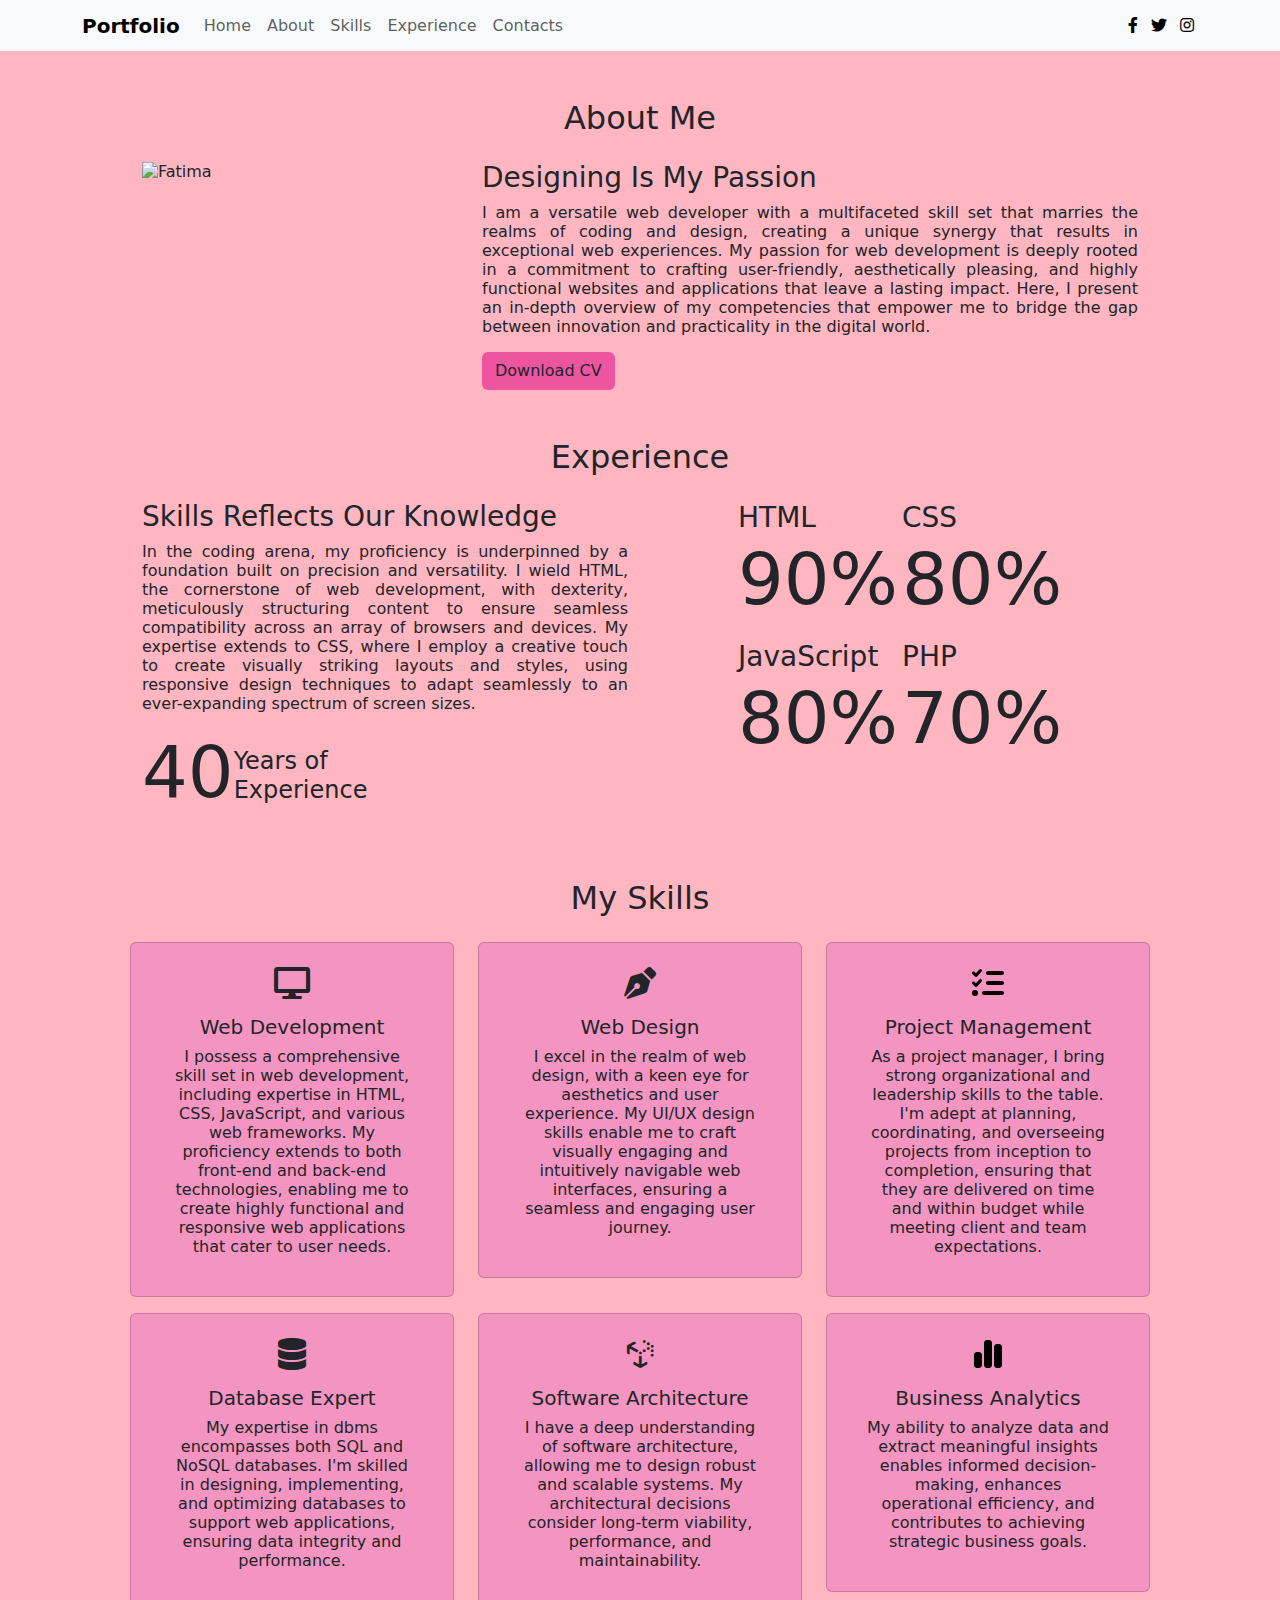
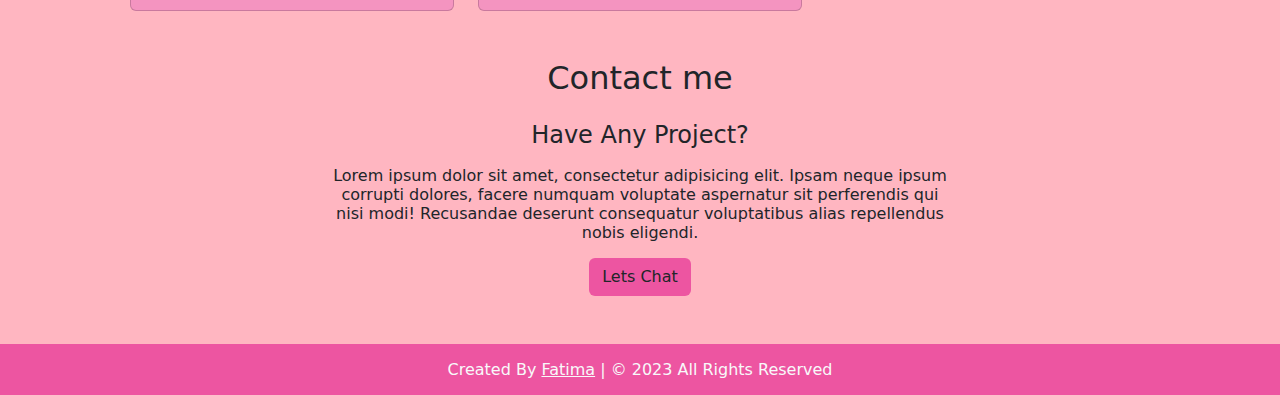
==== index.html @ 5a829999 "main files" ====
<!DOCTYPE html>
<html lang="en">

<head>
  <meta charset="UTF-8">
  <meta name="viewport" content="width=device-width, initial-scale=1.0">
  <link href="https://cdn.jsdelivr.net/npm/bootstrap@5.3.2/dist/css/bootstrap.min.css" rel="stylesheet"
    integrity="sha384-T3c6CoIi6uLrA9TneNEoa7RxnatzjcDSCmG1MXxSR1GAsXEV/Dwwykc2MPK8M2HN" crossorigin="anonymous">
  <link rel="stylesheet" href="https://cdnjs.cloudflare.com/ajax/libs/font-awesome/5.15.3/css/all.min.css">
  <link rel="stylesheet" href="https://cdn.jsdelivr.net/npm/bootstrap@5.5.0/dist/css/bootstrap.min.css">
  <link rel="stylesheet" href="style.css">

  <title>Fatima</title>

</head>

<body>

  <nav class="navbar sticky-top navbar-expand-lg bg-body-tertiary">
    <div class="container">
      <a class="navbar-brand fw-semibold" href="#">Portfolio</a>
      <button class="navbar-toggler" type="button" data-bs-toggle="collapse" data-bs-target="#navbarNavAltMarkup"
        aria-controls="navbarNavAltMarkup" aria-expanded="false" aria-label="Toggle navigation">
        <span class="navbar-toggler-icon"></span>
      </button>
      <div class="collapse navbar-collapse" id="navbarNavAltMarkup">
        <div class="navbar-nav">
          <a class="nav-link" href="#">Home</a>
          <a class="nav-link" href="#about">About</a>
          <a class="nav-link" href="#skills">Skills</a>
          <a class="nav-link" href="#experience">Experience</a>
          <a class="nav-link" href="#contact">Contacts</a>
        </div>
      </div>
      <div class="navbar-text ml-auto">
        <a class="mx-1" href="https://www.facebook.com/"><i class="fab fa-facebook-f"></i></a> <!-- после решетки ссылка в соцсеть-->
        <a class="mx-1" href="https://twitter.com/?lang=ru"><i class="fab fa-twitter"></i></a>
        <a class="mx-1" href="https://instagram.com/wasupitsfati?igshid=NzZlODBkYWE4Ng=="><i class="fab fa-instagram"></i></a>
      </div>
    </div>
  </nav>

  <div class="container mt-5" id="about">
    <div class="row">
      <div class="col-8 mx-auto">
        <h2 class="mb-4 text-center">About Me</h2>
      </div>
    </div>
    <div class="row mx-5">
      <div class="col-3">
        <div class="square">
          <img class="img-fluid img-small" src="assets/fatima.jpg" alt="Fatima">
        </div>
      </div>
      <div class="col-1"></div>
      <div class="col-8">
        <h3 class="mb-2">Designing Is My Passion</h1>
          <p style="text-align: justify;">I am a versatile web developer with a multifaceted skill set that marries the realms of coding and design, creating a unique synergy that results in exceptional web experiences. My passion for web development is deeply rooted in a commitment to crafting user-friendly, aesthetically pleasing, and highly functional websites and applications that leave a lasting impact. Here, I present an in-depth overview of my competencies that empower me to bridge the gap between innovation and practicality in the digital world.</p>
          <a href="cv.pdf" class="btn " download>Download CV</a>

      </div>
    </div>
  </div>

  <div class="container mt-5" id="experience">
    <div class="row">
      <div class="col-8 mx-auto">
        <h2 class="mb-4 text-center">Experience</h2>
      </div>
    </div>

    <div class="row mx-5">
      <div class="col-6">
        <h3 class="mb-2">Skills Reflects Our Knowledge</h1>
          <p style="text-align: justify;">In the coding arena, my proficiency is underpinned by a foundation built on precision and versatility. I wield HTML, the cornerstone of web development, with dexterity, meticulously structuring content to ensure seamless compatibility across an array of browsers and devices. My expertise extends to CSS, where I employ a creative touch to create visually striking layouts and styles, using responsive design techniques to adapt seamlessly to an ever-expanding spectrum of screen sizes.
          </p>

          <div class="d-flex flex-row align-items-center">

            <div>
              <p class="display-2 fw-normal">40</p>
            </div>

            <div>
              <h4>Years of<br>Experience</h4>
            </div>

          </div>
      </div>
      <div class="col-1"></div>
      <div class="col-4">
        <table>
          <tr class="mb-5">
            <td class="fs-3 ">HTML</td>
            <td class="text-light"></td>
            <td class="fs-3">CSS</td>
          </tr>
          <tr class="mb-5">
            <td class=" pb-3 display-2 fw-normal">90%</td>
            <td class="text-light"></td>
            <td class="pb-3 display-2 fw-normal">80%</td>
          </tr>
          <tr class="mb-5">
            <td class="fs-3 ">JavaScript</td>
            <td class="text-light"></td>
            <td class="fs-3 ">PHP</td>
          </tr>
          <tr class="mb-5">
            <td class="display-2 fw-normal ">80%</td>
            <td class="text-light"></td>
            <td class="display-2 fw-normal">70%</td>
          </tr>
        </table>
      </div>
    </div>
  </div>

  <div class="container mt-5" id="Skills">
    <div class="row">
      <div class="col-8 mx-auto">
        <h2 class="mb-4 text-center">My Skills</h2>
      </div>
    </div>
    <div class="mx-5">
      <div class="row mb-3">

        <div class="col-4 ">
          <div class="card d-flex flex-column align-items-center  p-4 ">
            <i class="fas fa-desktop fa-2x "></i>
            <div class="card-body">
              <h5 class="card-title text-center">Web Development</h5>
              <p class="card-text text-center">I possess a comprehensive skill set in web development, including expertise in HTML, CSS, JavaScript, and various web frameworks. My proficiency extends to both front-end and back-end technologies, enabling me to create highly functional and responsive web applications that cater to user needs.</p>
            </div>
          </div>
        </div>
        <div class="col-4 ">
          <div class="card  d-flex flex-column align-items-center  p-4 ">
            <i class="fa fa-pen-nib fa-2x"></i>

            <div class="card-body">
              <h5 class="card-title text-center">Web Design</h5>
              <p class="card-text text-center">I excel in the realm of web design, with a keen eye for aesthetics and user experience. My UI/UX design skills enable me to craft visually engaging and intuitively navigable web interfaces, ensuring a seamless and engaging user journey.</p>
            </div>
          </div>
        </div>
        <div class="col-4 ">
          <div class="card d-flex flex-column align-items-center  p-4 ">
            <svg xmlns="http://www.w3.org/2000/svg" height="2em"
              viewBox="0 0 512 512"><!--! Font Awesome Free 6.4.2 by @fontawesome - https://fontawesome.com License - https://fontawesome.com/license (Commercial License) Copyright 2023 Fonticons, Inc. -->
              <path
                d="M152.1 38.2c9.9 8.9 10.7 24 1.8 33.9l-72 80c-4.4 4.9-10.6 7.8-17.2 7.9s-12.9-2.4-17.6-7L7 113C-2.3 103.6-2.3 88.4 7 79s24.6-9.4 33.9 0l22.1 22.1 55.1-61.2c8.9-9.9 24-10.7 33.9-1.8zm0 160c9.9 8.9 10.7 24 1.8 33.9l-72 80c-4.4 4.9-10.6 7.8-17.2 7.9s-12.9-2.4-17.6-7L7 273c-9.4-9.4-9.4-24.6 0-33.9s24.6-9.4 33.9 0l22.1 22.1 55.1-61.2c8.9-9.9 24-10.7 33.9-1.8zM224 96c0-17.7 14.3-32 32-32H480c17.7 0 32 14.3 32 32s-14.3 32-32 32H256c-17.7 0-32-14.3-32-32zm0 160c0-17.7 14.3-32 32-32H480c17.7 0 32 14.3 32 32s-14.3 32-32 32H256c-17.7 0-32-14.3-32-32zM160 416c0-17.7 14.3-32 32-32H480c17.7 0 32 14.3 32 32s-14.3 32-32 32H192c-17.7 0-32-14.3-32-32zM48 368a48 48 0 1 1 0 96 48 48 0 1 1 0-96z" />
            </svg>
            <div class="card-body">
              <h5 class="card-title text-center">Project Management</h5>
              <p class="card-text text-center">As a project manager, I bring strong organizational and leadership skills to the table. I'm adept at planning, coordinating, and overseeing projects from inception to completion, ensuring that they are delivered on time and within budget while meeting client and team expectations.</p>
            </div>
          </div>
        </div>





      </div>
      <div class="row">

        <div class="col-4 ">
          <div class="card d-flex flex-column align-items-center  p-4 ">
            <i class="fa fa-database fa-2x"></i>
            <div class="card-body">
              <h5 class="card-title text-center">Database Expert</h5>
              <p class="card-text text-center">My expertise in dbms encompasses both SQL and NoSQL databases. I'm skilled in designing, implementing, and optimizing databases to support web applications, ensuring data integrity and performance.</p>
            </div>
          </div>
        </div>
        <div class="col-4 ">
          <div class="card d-flex flex-column align-items-center  p-4 "><i class="fab fa-uncharted fa-2x"></i>
            <div class="card-body">
              <h5 class="card-title text-center">Software Architecture</h5>
              <p class="card-text text-center">I have a deep understanding of software architecture, allowing me to design robust and scalable systems. My architectural decisions consider long-term viability, performance, and maintainability.</p>
            </div>
          </div>
        </div>
        <div class="col-4 ">
          <div class="card d-flex flex-column align-items-center  p-4 ">
            <svg xmlns="http://www.w3.org/2000/svg" height="2em"
              viewBox="0 0 448 512"><!--! Font Awesome Free 6.4.2 by @fontawesome - https://fontawesome.com License - https://fontawesome.com/license (Commercial License) Copyright 2023 Fonticons, Inc. -->
              <path
                d="M160 80c0-26.5 21.5-48 48-48h32c26.5 0 48 21.5 48 48V432c0 26.5-21.5 48-48 48H208c-26.5 0-48-21.5-48-48V80zM0 272c0-26.5 21.5-48 48-48H80c26.5 0 48 21.5 48 48V432c0 26.5-21.5 48-48 48H48c-26.5 0-48-21.5-48-48V272zM368 96h32c26.5 0 48 21.5 48 48V432c0 26.5-21.5 48-48 48H368c-26.5 0-48-21.5-48-48V144c0-26.5 21.5-48 48-48z" />
            </svg>
            <div class="card-body">
              <h5 class="card-title text-center">Business Analytics</h5>
              <p class="card-text text-center">My ability to analyze data and extract meaningful insights enables informed decision-making, enhances operational efficiency, and contributes to achieving strategic business goals.</p>
            </div>
          </div>
        </div>





      </div>
    </div>
  </div>

  <div class="mt-5" id="contact">
    <div class="row">
      <div class="col-6 mx-auto text-center">
        <h2 class="mb-4 ">Contact me</h2>
        <h4 class="mb-3">Have Any Project?</h4>
        <p>Lorem ipsum dolor sit amet, consectetur adipisicing elit. Ipsam neque ipsum corrupti dolores, facere numquam
          voluptate aspernatur sit perferendis qui nisi modi! Recusandae deserunt consequatur voluptatibus alias
          repellendus nobis eligendi.</p>
        <a class="btn" href="contact.html">Lets Chat</a>
      </div>

    </div>
  </div>






  <div class="mt-5 text-center p-3 " id="footer">
    <span class="text-light">Created By <a class="text-light" href="#">Fatima</a> | &#169; 2023 All Rights
      Reserved</span>
  </div>



  <script src="https://cdn.jsdelivr.net/npm/bootstrap@5.5.0/dist/js/bootstrap.min.js"></script>

</body>

</html>
---- style.css ----
body {
    padding: 0;
    margin: 0;
    font-style: normal;
    line-height: normal;
    background-color: lightpink;
}

.card:hover, .navbar-link:hover{
background-color:rgb(237, 85, 161);
color: white;
}
#footer,.btn{
    background-color: rgb(237, 85, 161);
}


.card{
    background-color:rgb(244, 148, 192) ;
}
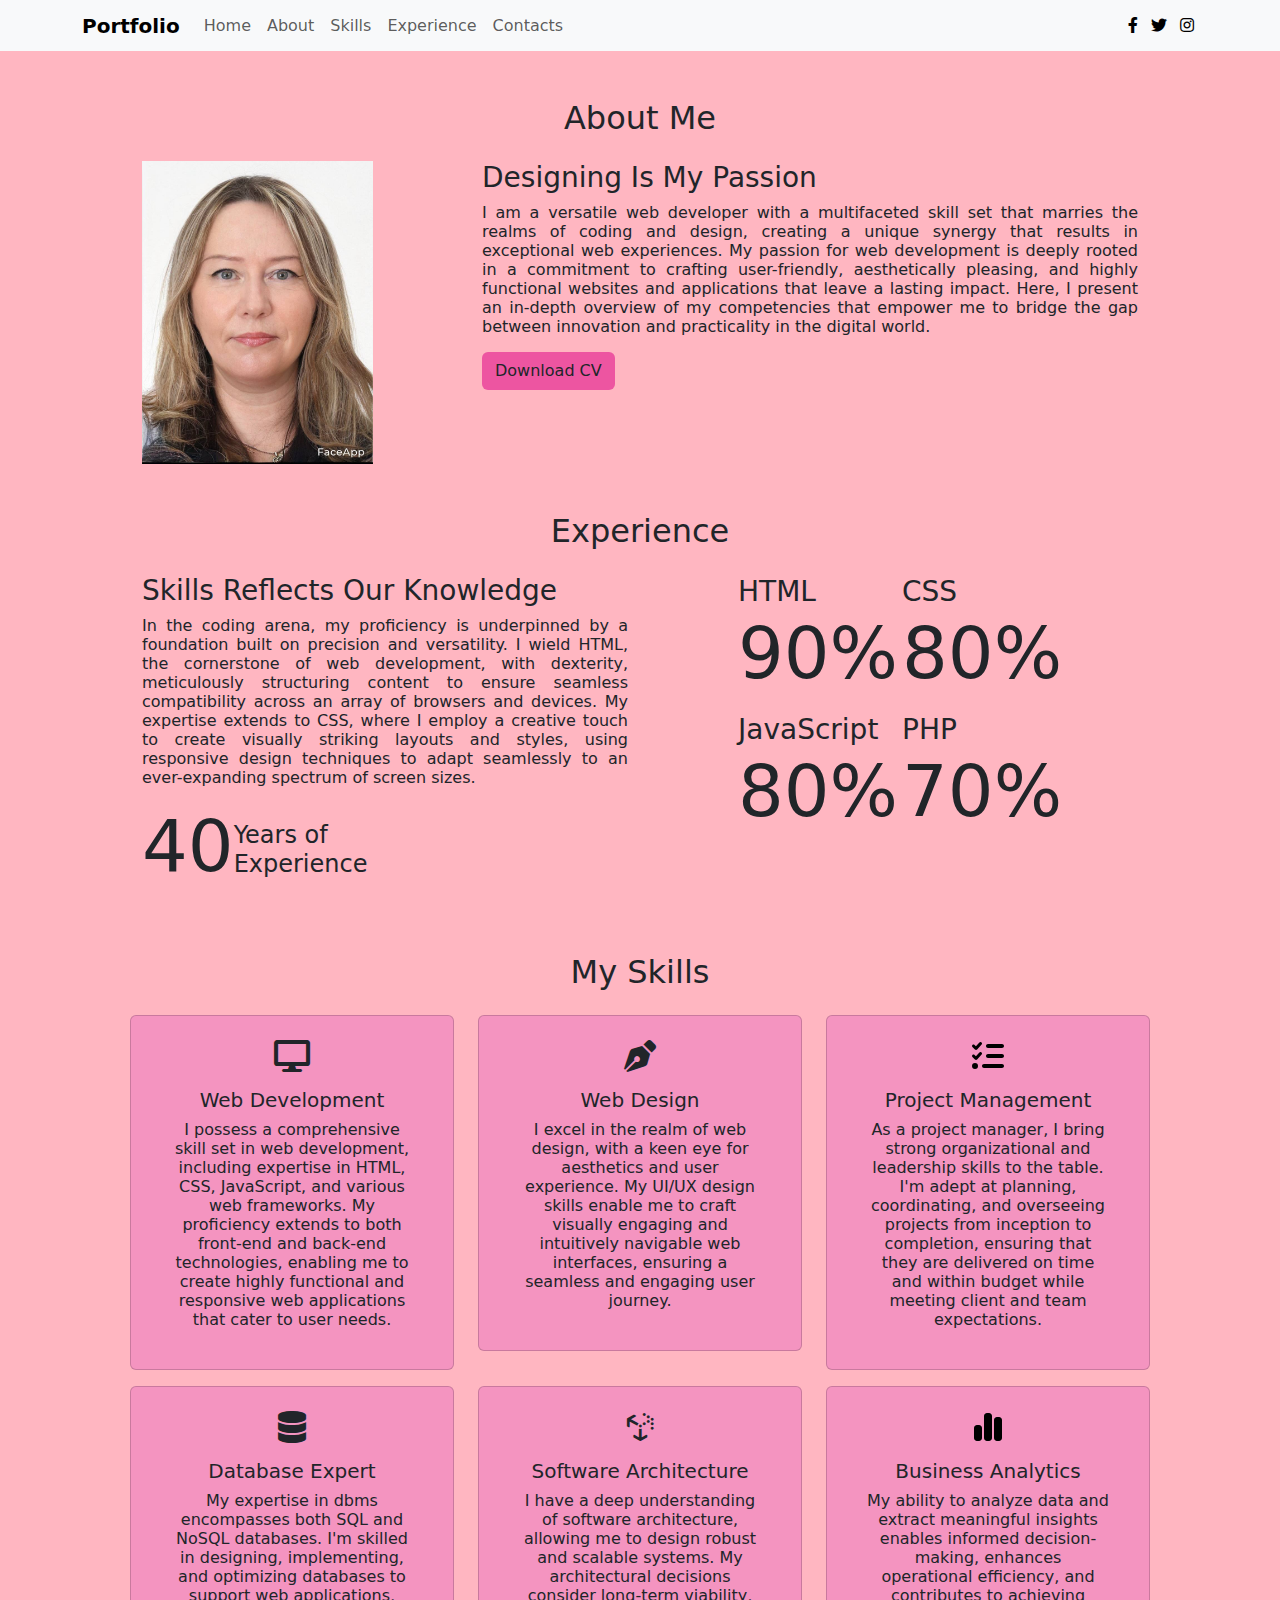
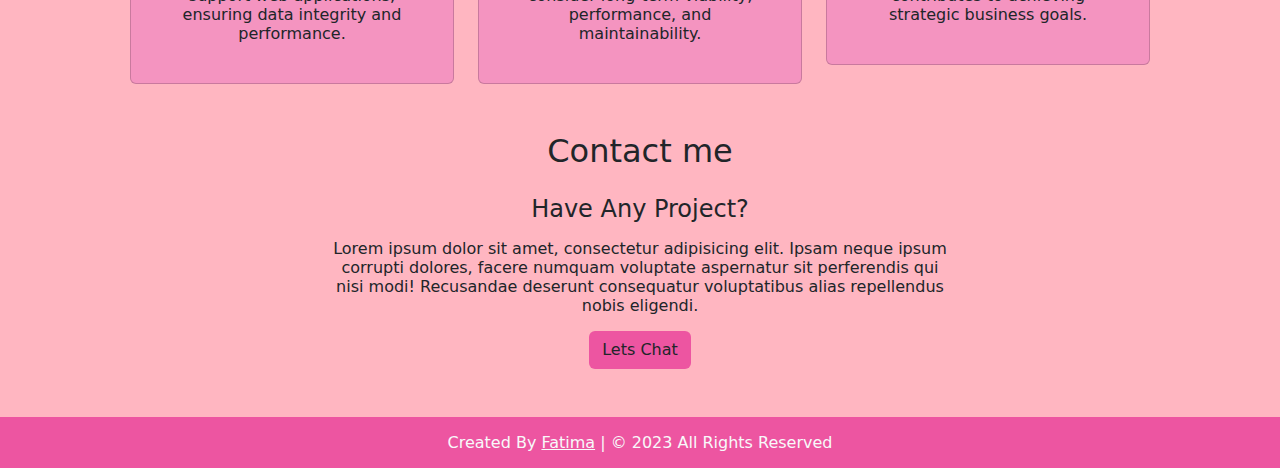
==== commit d1be4ad4: "Update index.html" ====
--- a/index.html
+++ b/index.html
@@ -49,7 +49,7 @@
     <div class="row mx-5">
       <div class="col-3">
         <div class="square">
-          <img class="img-fluid img-small" src="assets/fatima.jpg" alt="Fatima">
+          <img class="img-fluid img-small" src="fatima.jpg" alt="Fatima">
         </div>
       </div>
       <div class="col-1"></div>
@@ -233,4 +233,4 @@
 
 </body>
 
-</html>+</html>
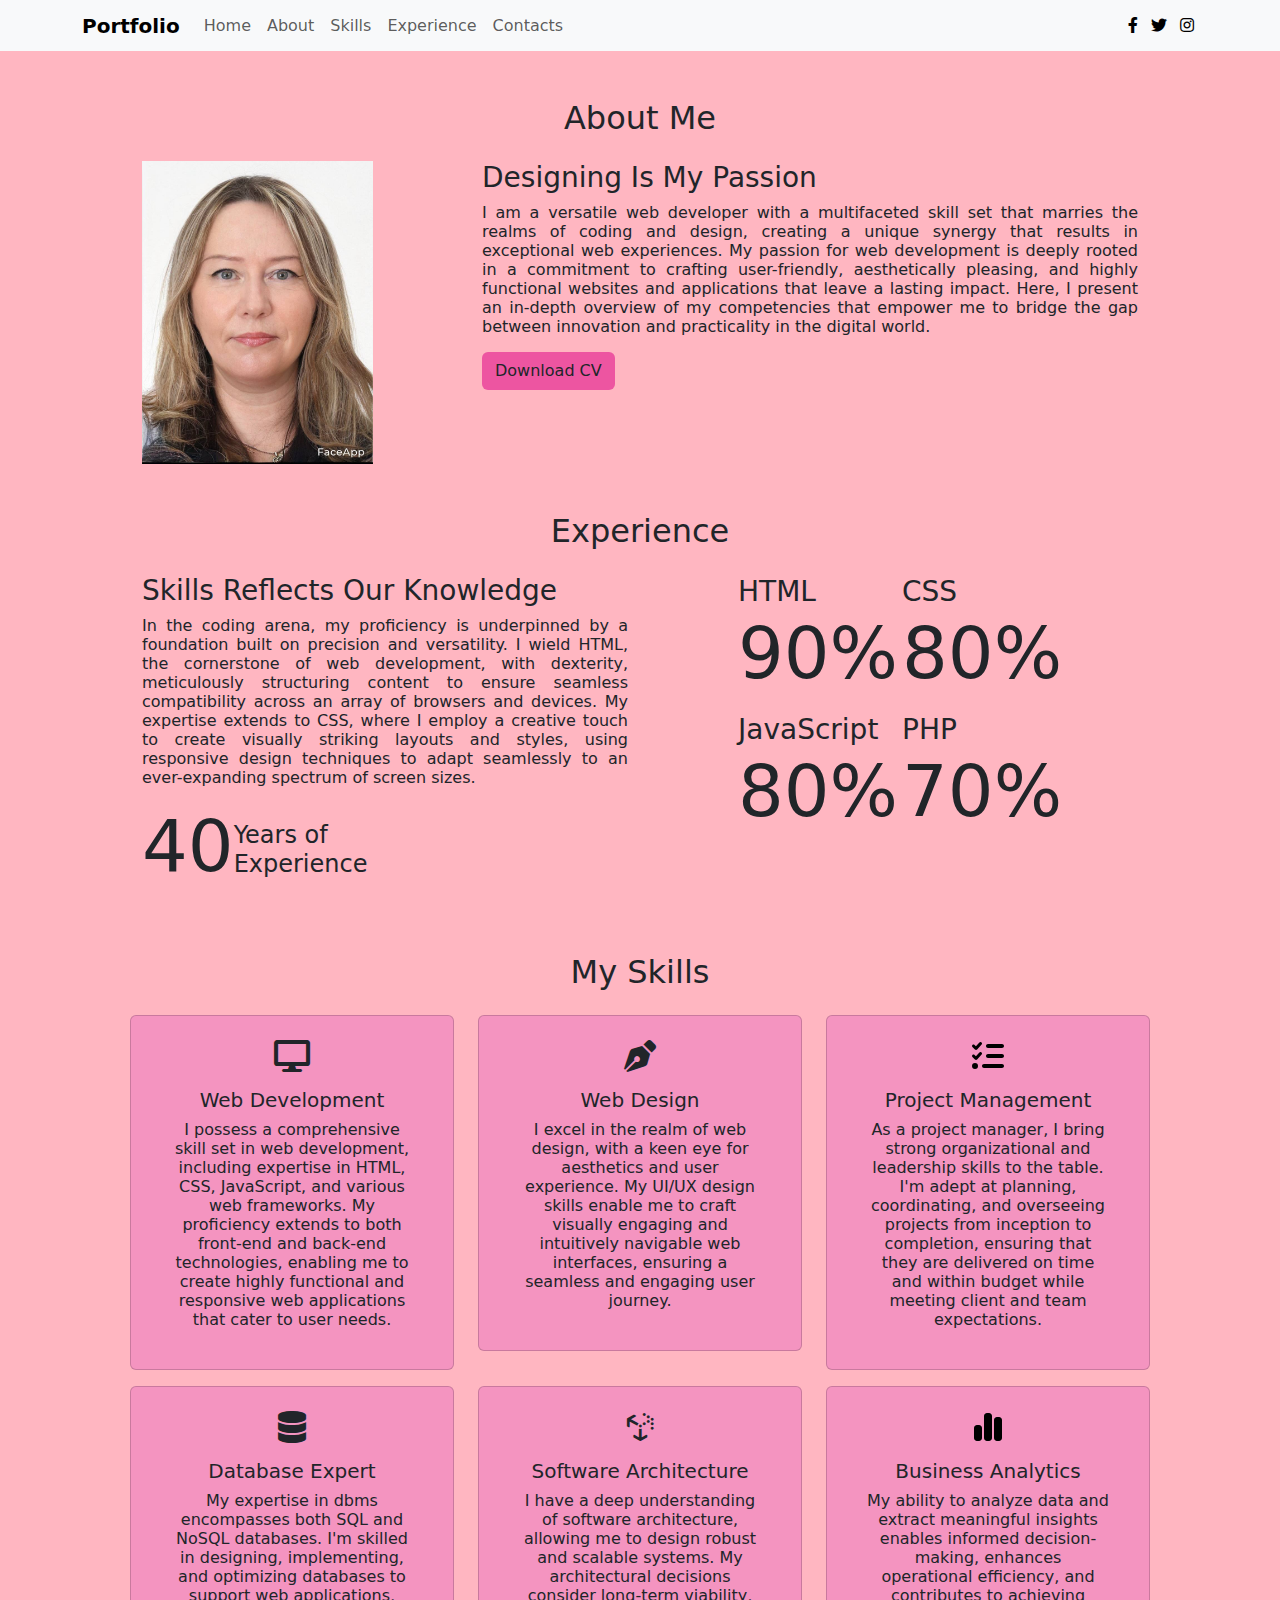
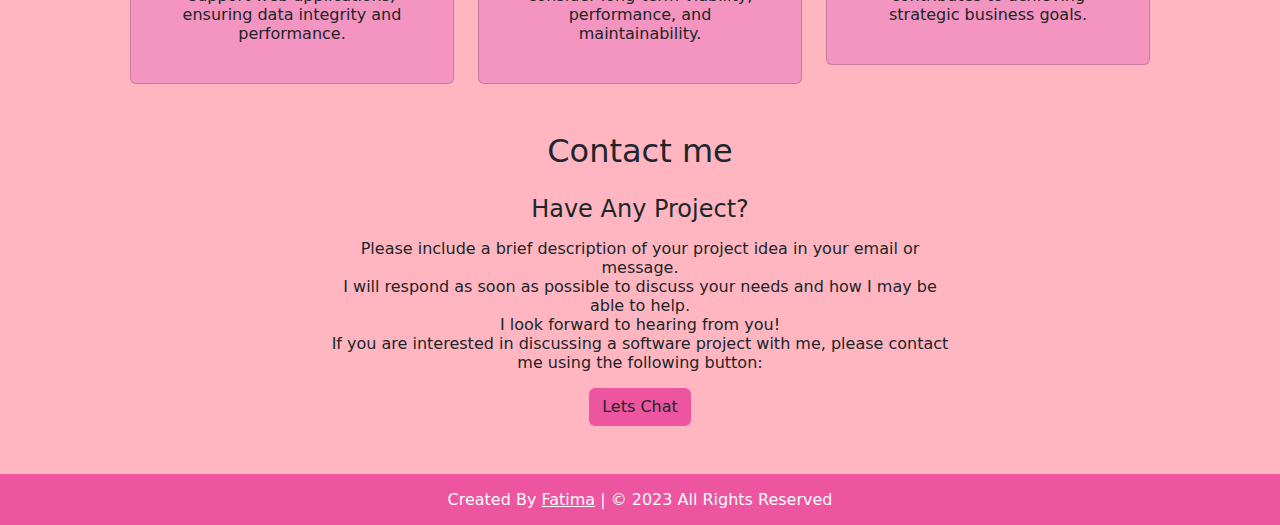
==== commit 2a7475bb: "Update index.html" ====
--- a/index.html
+++ b/index.html
@@ -208,9 +208,11 @@
       <div class="col-6 mx-auto text-center">
         <h2 class="mb-4 ">Contact me</h2>
         <h4 class="mb-3">Have Any Project?</h4>
-        <p>Lorem ipsum dolor sit amet, consectetur adipisicing elit. Ipsam neque ipsum corrupti dolores, facere numquam
-          voluptate aspernatur sit perferendis qui nisi modi! Recusandae deserunt consequatur voluptatibus alias
-          repellendus nobis eligendi.</p>
+        <p>Please include a brief description of your project idea in your email or message. <br> I will respond as soon as possible to discuss your needs and how I may be able to help. <br>
+
+I look forward to hearing from you! <br>
+
+If you are interested in discussing a software project with me, please contact me using the following button:</p>
         <a class="btn" href="contact.html">Lets Chat</a>
       </div>
 
